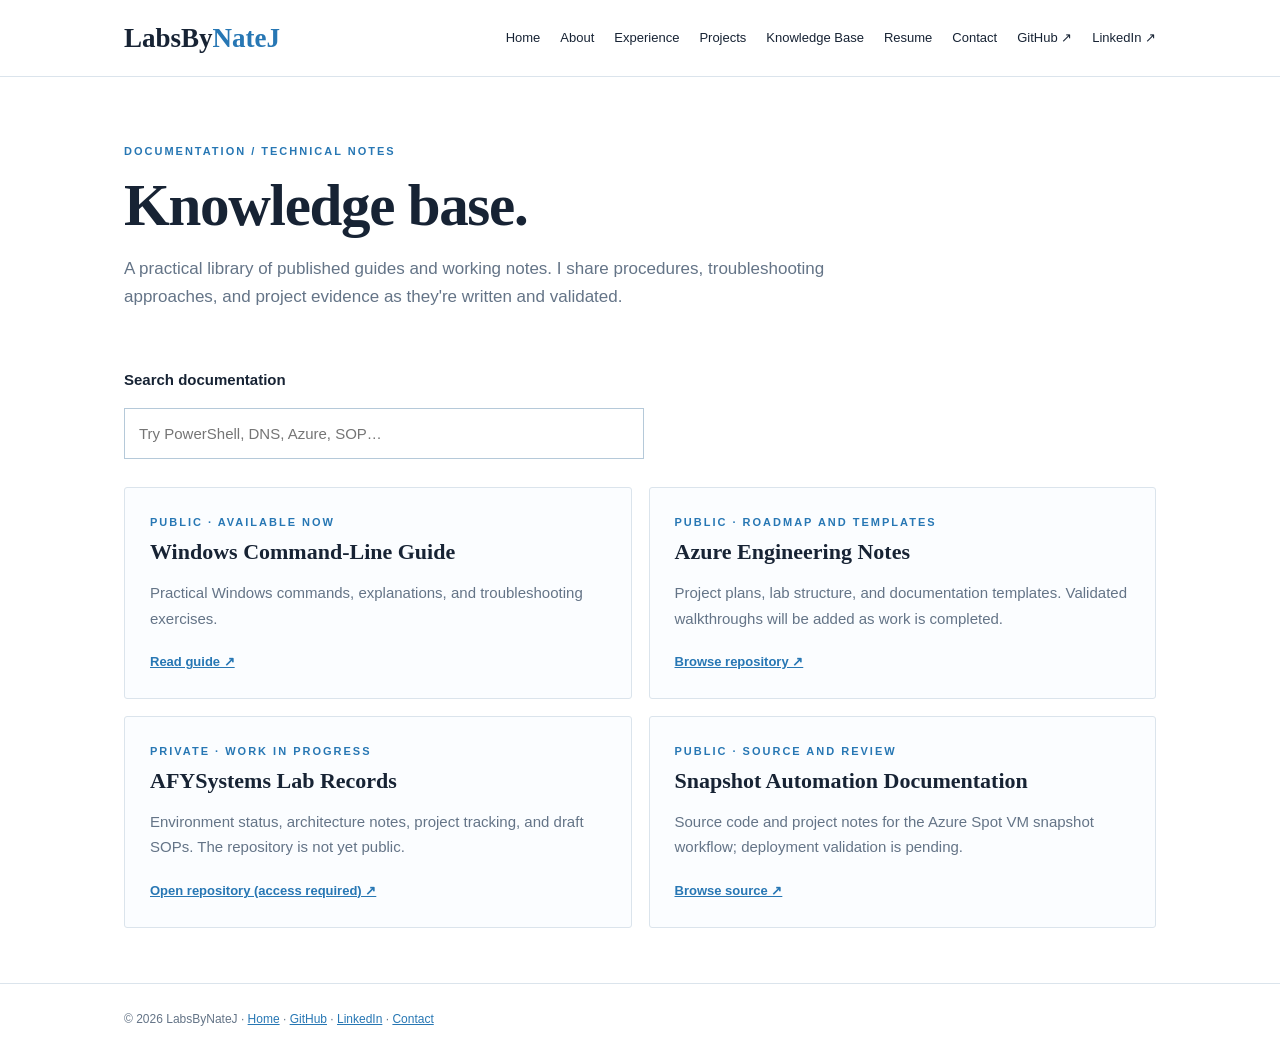
==== notes.html @ 65ccfc1e "Add recruiter-friendly technical portfolio directory and searchable knowledge base" ====
<!doctype html><html lang="en"><head><meta charset="utf-8"><meta name="viewport" content="width=device-width,initial-scale=1"><title>Knowledge Base | LabsByNateJ</title><meta name="description" content="Windows administration, troubleshooting and Azure lab documentation from LabsByNateJ."><style>:root{--ink:#172334;--blue:#2777b4;--muted:#647487;--line:#dbe4ec}*{box-sizing:border-box}html{scroll-behavior:smooth}body{font:15px/1.7 "Segoe UI",Arial,sans-serif;color:var(--ink);margin:0;background:#fff}a{color:var(--blue)}a:hover{text-decoration:underline}.wrap{max-width:1080px;padding:0 24px;margin:auto}header{border-bottom:1px solid var(--line);background:#fff;position:sticky;top:0;z-index:5}.nav{display:flex;align-items:center;justify-content:space-between;gap:22px;min-height:76px;flex-wrap:wrap}.brand{font:700 27px Georgia,serif;text-decoration:none;color:var(--ink)}.brand span{color:var(--blue)}nav .links{display:flex;gap:20px;flex-wrap:wrap}nav .links a{text-decoration:none;font-size:13px;color:var(--ink)}nav .links a:hover{color:var(--blue)}.eyebrow{font-size:11px;letter-spacing:2px;text-transform:uppercase;color:var(--blue);font-weight:700}.hero{padding:65px 0 38px}h1{font:700 clamp(38px,5vw,59px)/1.1 Georgia,serif;letter-spacing:-1.3px;margin:12px 0}h2{font:700 25px Georgia,serif}p{color:var(--muted)}.intro{max-width:720px;font-size:17px}.cards{display:grid;grid-template-columns:repeat(2,1fr);gap:17px;margin:28px 0 55px}.card{border:1px solid var(--line);padding:25px;background:#fbfdff;border-radius:3px}.card h2{font-size:22px;margin:7px 0}.status{font-size:12px;color:#5a6b7b}.tags{font-size:12px;color:#447ea9}.actions{display:flex;gap:16px;flex-wrap:wrap;margin-top:20px}.actions a{font-weight:650;font-size:13px}.filter{padding:12px 14px;width:100%;max-width:520px;border:1px solid #b5c9d9;font:inherit}footer{border-top:1px solid var(--line);padding:25px 0;margin-top:45px;color:var(--muted);font-size:12px}@media(max-width:700px){.cards{grid-template-columns:1fr}.nav{padding:15px 0}.hero{padding-top:42px}}</style></head><body><header><nav class="wrap nav" aria-label="Main navigation"><a class="brand" href="/" aria-label="LabsByNateJ homepage">LabsBy<span>NateJ</span></a><div class="links"><a href="/">Home</a><a href="/#about">About</a><a href="/#experience">Experience</a><a href="/projects.html">Projects</a><a href="/notes.html">Knowledge Base</a><a href="/#resume">Resume</a><a href="/#contact">Contact</a><a href="https://github.com/LabsByNateJ" target="_blank" rel="noopener noreferrer">GitHub ↗</a><a href="https://www.linkedin.com/in/natejumriyani" target="_blank" rel="noopener noreferrer">LinkedIn ↗</a></div></nav></header><main class="wrap"><section class="hero"><div class="eyebrow">Documentation / Technical notes</div><h1>Knowledge base.</h1><p class="intro">A practical library of published guides and working notes. I share procedures, troubleshooting approaches, and project evidence as they're written and validated.</p></section><label for="filter"><strong>Search documentation</strong></label><p><input id="filter" class="filter" type="search" placeholder="Try PowerShell, DNS, Azure, SOP…" aria-label="Search documentation"></p><div class="cards" id="cards">
<article class="card" data-search="windows powershell ping nslookup tracert dns command line troubleshooting"><div class="eyebrow">Public · Available now</div><h2>Windows Command-Line Guide</h2><p>Practical Windows commands, explanations, and troubleshooting exercises.</p><div class="actions"><a href="https://github.com/LabsByNateJ/beginner-command-line-guide" target="_blank" rel="noopener noreferrer">Read guide ↗</a></div></article>
<article class="card" data-search="azure infrastructure roadmap identity networking storage compute monitoring"><div class="eyebrow">Public · Roadmap and templates</div><h2>Azure Engineering Notes</h2><p>Project plans, lab structure, and documentation templates. Validated walkthroughs will be added as work is completed.</p><div class="actions"><a href="https://github.com/LabsByNateJ/AFYCloud" target="_blank" rel="noopener noreferrer">Browse repository ↗</a></div></article>
<article class="card" data-search="afysystems windows active directory hyper-v sop knowledge base rmf"><div class="eyebrow">Private · Work in progress</div><h2>AFYSystems Lab Records</h2><p>Environment status, architecture notes, project tracking, and draft SOPs. The repository is not yet public.</p><div class="actions"><a href="https://github.com/LabsByNateJ/AFYSystems" target="_blank" rel="noopener noreferrer">Open repository (access required) ↗</a></div></article>
<article class="card" data-search="python azure functions bicep snapshot automation source review"><div class="eyebrow">Public · Source and review</div><h2>Snapshot Automation Documentation</h2><p>Source code and project notes for the Azure Spot VM snapshot workflow; deployment validation is pending.</p><div class="actions"><a href="https://github.com/LabsByNateJ/spotvm-snapshot-automation" target="_blank" rel="noopener noreferrer">Browse source ↗</a></div></article>
</div><p id="empty" hidden>No matching notes.</p></main><footer><div class="wrap">© 2026 LabsByNateJ · <a href="/">Home</a> · <a href="https://github.com/LabsByNateJ">GitHub</a> · <a href="https://www.linkedin.com/in/natejumriyani">LinkedIn</a> · <a href="/#contact">Contact</a></div></footer><script>const f=document.getElementById('filter'),cards=[...document.querySelectorAll('.card')],empty=document.getElementById('empty');f.addEventListener('input',()=>{const q=f.value.toLowerCase().trim();let shown=0;cards.forEach(c=>{const ok=(c.textContent+' '+c.dataset.search).toLowerCase().includes(q);c.hidden=!ok;if(ok)shown++});empty.hidden=shown!==0});</script></body></html>
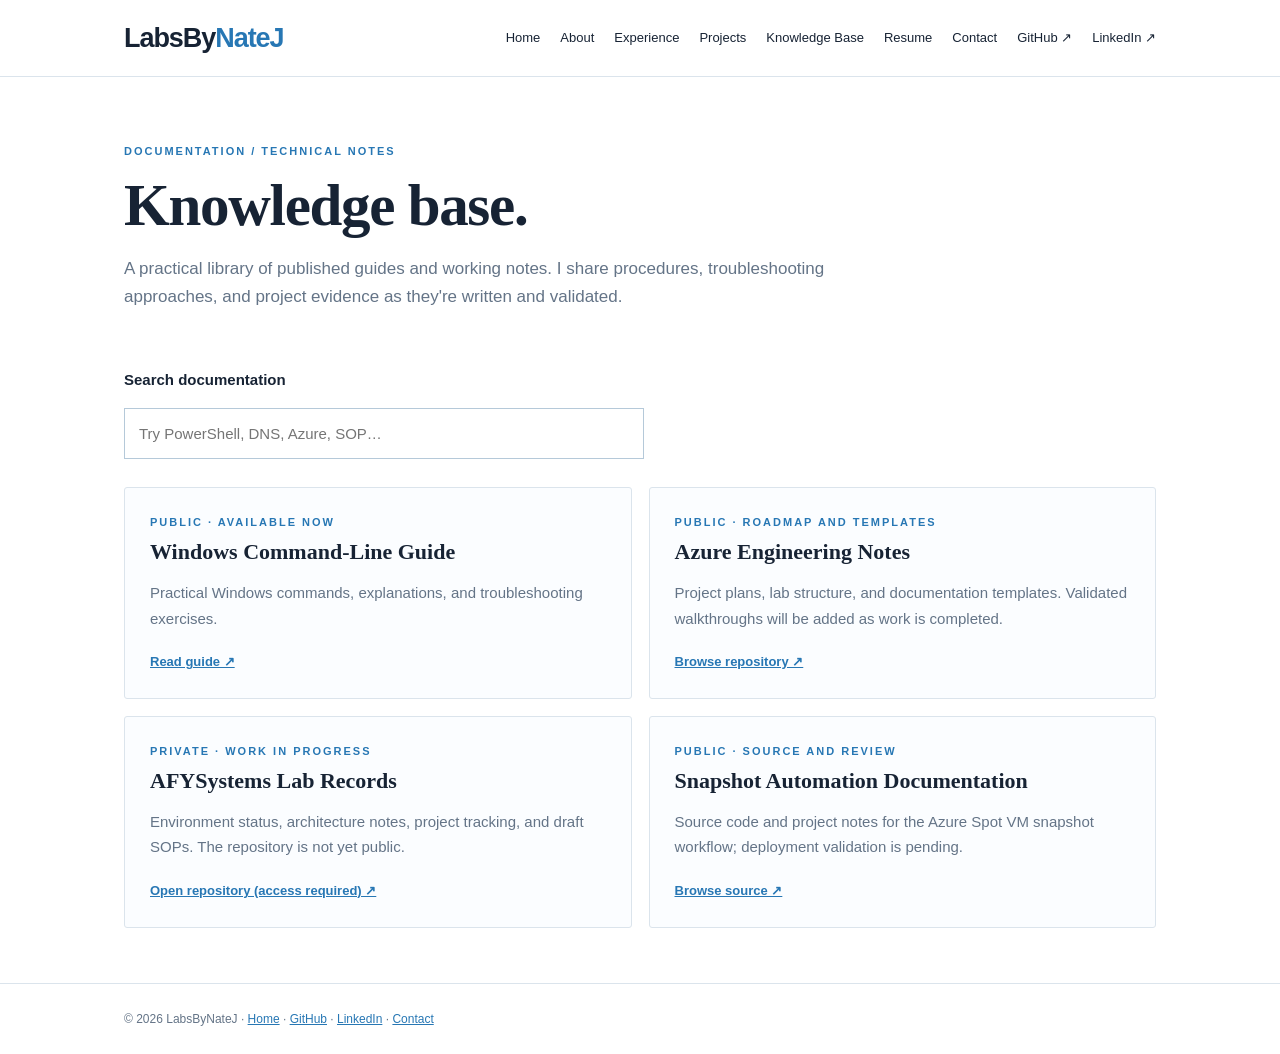
==== commit a97737a6: "Adopt precision-industrial LabsByNateJ typography and unified favicon" ====
--- a/notes.html
+++ b/notes.html
@@ -1,4 +1,4 @@
-<!doctype html><html lang="en"><head><meta charset="utf-8"><meta name="viewport" content="width=device-width,initial-scale=1"><title>Knowledge Base | LabsByNateJ</title><meta name="description" content="Windows administration, troubleshooting and Azure lab documentation from LabsByNateJ."><style>:root{--ink:#172334;--blue:#2777b4;--muted:#647487;--line:#dbe4ec}*{box-sizing:border-box}html{scroll-behavior:smooth}body{font:15px/1.7 "Segoe UI",Arial,sans-serif;color:var(--ink);margin:0;background:#fff}a{color:var(--blue)}a:hover{text-decoration:underline}.wrap{max-width:1080px;padding:0 24px;margin:auto}header{border-bottom:1px solid var(--line);background:#fff;position:sticky;top:0;z-index:5}.nav{display:flex;align-items:center;justify-content:space-between;gap:22px;min-height:76px;flex-wrap:wrap}.brand{font:700 27px Georgia,serif;text-decoration:none;color:var(--ink)}.brand span{color:var(--blue)}nav .links{display:flex;gap:20px;flex-wrap:wrap}nav .links a{text-decoration:none;font-size:13px;color:var(--ink)}nav .links a:hover{color:var(--blue)}.eyebrow{font-size:11px;letter-spacing:2px;text-transform:uppercase;color:var(--blue);font-weight:700}.hero{padding:65px 0 38px}h1{font:700 clamp(38px,5vw,59px)/1.1 Georgia,serif;letter-spacing:-1.3px;margin:12px 0}h2{font:700 25px Georgia,serif}p{color:var(--muted)}.intro{max-width:720px;font-size:17px}.cards{display:grid;grid-template-columns:repeat(2,1fr);gap:17px;margin:28px 0 55px}.card{border:1px solid var(--line);padding:25px;background:#fbfdff;border-radius:3px}.card h2{font-size:22px;margin:7px 0}.status{font-size:12px;color:#5a6b7b}.tags{font-size:12px;color:#447ea9}.actions{display:flex;gap:16px;flex-wrap:wrap;margin-top:20px}.actions a{font-weight:650;font-size:13px}.filter{padding:12px 14px;width:100%;max-width:520px;border:1px solid #b5c9d9;font:inherit}footer{border-top:1px solid var(--line);padding:25px 0;margin-top:45px;color:var(--muted);font-size:12px}@media(max-width:700px){.cards{grid-template-columns:1fr}.nav{padding:15px 0}.hero{padding-top:42px}}</style></head><body><header><nav class="wrap nav" aria-label="Main navigation"><a class="brand" href="/" aria-label="LabsByNateJ homepage">LabsBy<span>NateJ</span></a><div class="links"><a href="/">Home</a><a href="/#about">About</a><a href="/#experience">Experience</a><a href="/projects.html">Projects</a><a href="/notes.html">Knowledge Base</a><a href="/#resume">Resume</a><a href="/#contact">Contact</a><a href="https://github.com/LabsByNateJ" target="_blank" rel="noopener noreferrer">GitHub ↗</a><a href="https://www.linkedin.com/in/natejumriyani" target="_blank" rel="noopener noreferrer">LinkedIn ↗</a></div></nav></header><main class="wrap"><section class="hero"><div class="eyebrow">Documentation / Technical notes</div><h1>Knowledge base.</h1><p class="intro">A practical library of published guides and working notes. I share procedures, troubleshooting approaches, and project evidence as they're written and validated.</p></section><label for="filter"><strong>Search documentation</strong></label><p><input id="filter" class="filter" type="search" placeholder="Try PowerShell, DNS, Azure, SOP…" aria-label="Search documentation"></p><div class="cards" id="cards">
+<!doctype html><html lang="en"><head><meta charset="utf-8"><meta name="viewport" content="width=device-width,initial-scale=1"><title>Knowledge Base | LabsByNateJ</title><meta name="description" content="Windows administration, troubleshooting and Azure lab documentation from LabsByNateJ."><link rel="icon" type="image/svg+xml" href="/favicon.svg?v=8"><style>:root{--ink:#172334;--blue:#2777b4;--muted:#647487;--line:#dbe4ec}*{box-sizing:border-box}html{scroll-behavior:smooth}body{font:15px/1.7 "Segoe UI",Arial,sans-serif;color:var(--ink);margin:0;background:#fff}a{color:var(--blue)}a:hover{text-decoration:underline}.wrap{max-width:1080px;padding:0 24px;margin:auto}header{border-bottom:1px solid var(--line);background:#fff;position:sticky;top:0;z-index:5}.nav{display:flex;align-items:center;justify-content:space-between;gap:22px;min-height:76px;flex-wrap:wrap}.brand{font:750 27px "Arial", "Helvetica Neue", sans-serif;letter-spacing:-1.05px;white-space:nowrap;text-decoration:none;color:var(--ink)}.brand span{color:var(--blue)}nav .links{display:flex;gap:20px;flex-wrap:wrap}nav .links a{text-decoration:none;font-size:13px;color:var(--ink)}nav .links a:hover{color:var(--blue)}.eyebrow{font-size:11px;letter-spacing:2px;text-transform:uppercase;color:var(--blue);font-weight:700}.hero{padding:65px 0 38px}h1{font:700 clamp(38px,5vw,59px)/1.1 Georgia,serif;letter-spacing:-1.3px;margin:12px 0}h2{font:700 25px Georgia,serif}p{color:var(--muted)}.intro{max-width:720px;font-size:17px}.cards{display:grid;grid-template-columns:repeat(2,1fr);gap:17px;margin:28px 0 55px}.card{border:1px solid var(--line);padding:25px;background:#fbfdff;border-radius:3px}.card h2{font-size:22px;margin:7px 0}.status{font-size:12px;color:#5a6b7b}.tags{font-size:12px;color:#447ea9}.actions{display:flex;gap:16px;flex-wrap:wrap;margin-top:20px}.actions a{font-weight:650;font-size:13px}.filter{padding:12px 14px;width:100%;max-width:520px;border:1px solid #b5c9d9;font:inherit}footer{border-top:1px solid var(--line);padding:25px 0;margin-top:45px;color:var(--muted);font-size:12px}@media(max-width:700px){.cards{grid-template-columns:1fr}.nav{padding:15px 0}.hero{padding-top:42px}}</style></head><body><header><nav class="wrap nav" aria-label="Main navigation"><a class="brand" href="/" aria-label="LabsByNateJ homepage">LabsBy<span>NateJ</span></a><div class="links"><a href="/">Home</a><a href="/#about">About</a><a href="/#experience">Experience</a><a href="/projects.html">Projects</a><a href="/notes.html">Knowledge Base</a><a href="/#resume">Resume</a><a href="/#contact">Contact</a><a href="https://github.com/LabsByNateJ" target="_blank" rel="noopener noreferrer">GitHub ↗</a><a href="https://www.linkedin.com/in/natejumriyani" target="_blank" rel="noopener noreferrer">LinkedIn ↗</a></div></nav></header><main class="wrap"><section class="hero"><div class="eyebrow">Documentation / Technical notes</div><h1>Knowledge base.</h1><p class="intro">A practical library of published guides and working notes. I share procedures, troubleshooting approaches, and project evidence as they're written and validated.</p></section><label for="filter"><strong>Search documentation</strong></label><p><input id="filter" class="filter" type="search" placeholder="Try PowerShell, DNS, Azure, SOP…" aria-label="Search documentation"></p><div class="cards" id="cards">
 <article class="card" data-search="windows powershell ping nslookup tracert dns command line troubleshooting"><div class="eyebrow">Public · Available now</div><h2>Windows Command-Line Guide</h2><p>Practical Windows commands, explanations, and troubleshooting exercises.</p><div class="actions"><a href="https://github.com/LabsByNateJ/beginner-command-line-guide" target="_blank" rel="noopener noreferrer">Read guide ↗</a></div></article>
 <article class="card" data-search="azure infrastructure roadmap identity networking storage compute monitoring"><div class="eyebrow">Public · Roadmap and templates</div><h2>Azure Engineering Notes</h2><p>Project plans, lab structure, and documentation templates. Validated walkthroughs will be added as work is completed.</p><div class="actions"><a href="https://github.com/LabsByNateJ/AFYCloud" target="_blank" rel="noopener noreferrer">Browse repository ↗</a></div></article>
 <article class="card" data-search="afysystems windows active directory hyper-v sop knowledge base rmf"><div class="eyebrow">Private · Work in progress</div><h2>AFYSystems Lab Records</h2><p>Environment status, architecture notes, project tracking, and draft SOPs. The repository is not yet public.</p><div class="actions"><a href="https://github.com/LabsByNateJ/AFYSystems" target="_blank" rel="noopener noreferrer">Open repository (access required) ↗</a></div></article>
